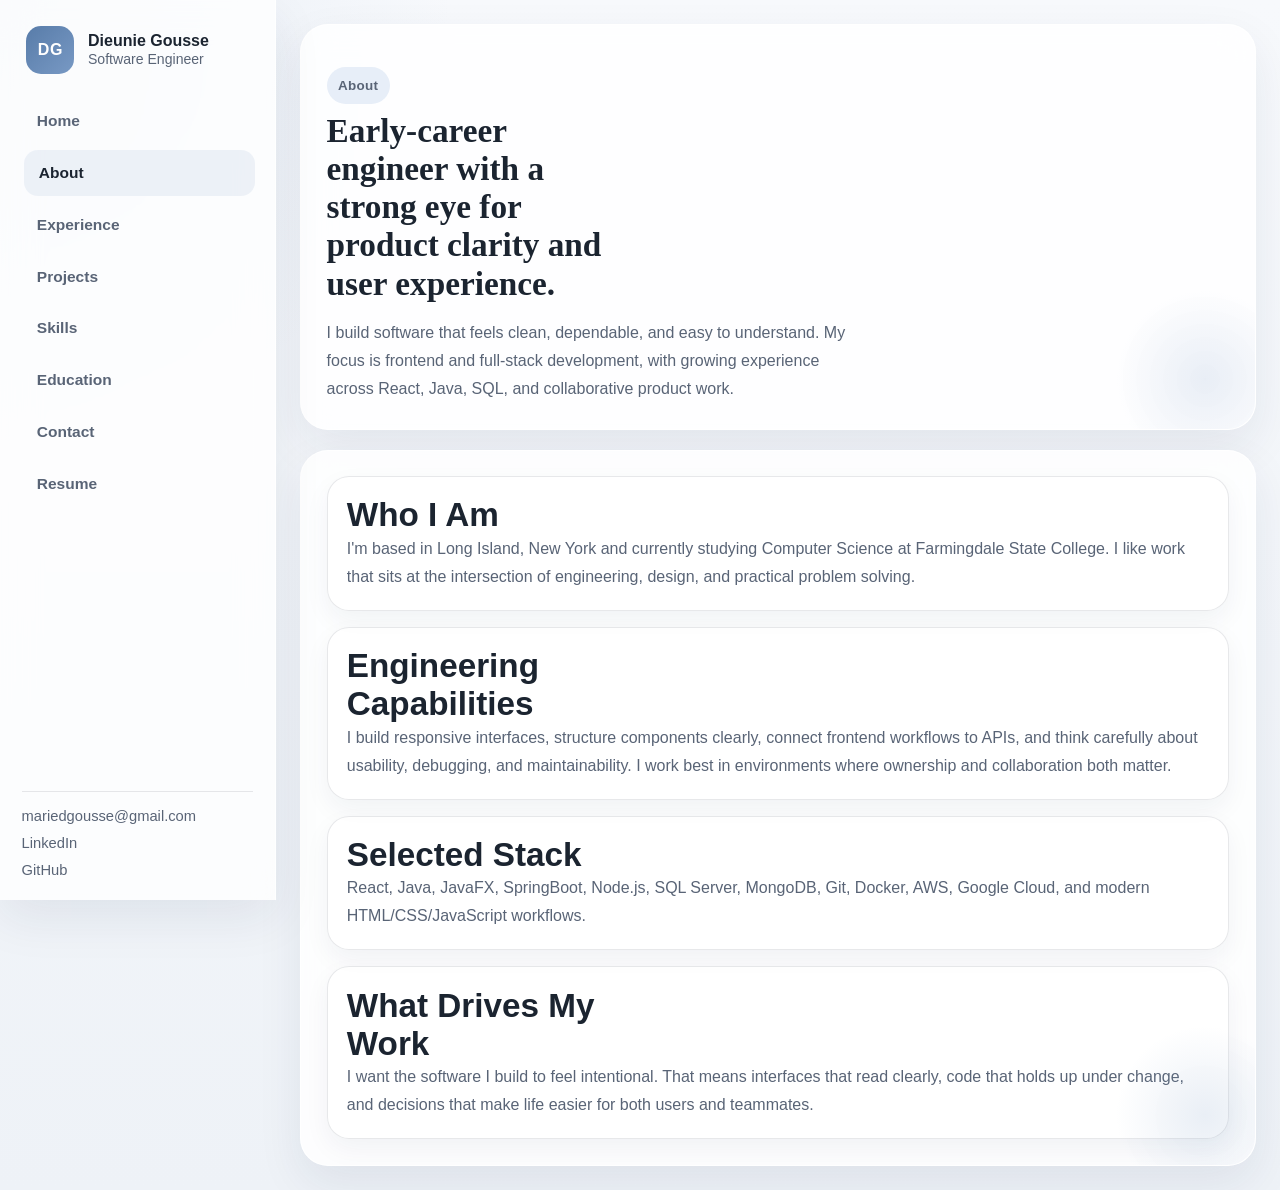
==== about.html @ 5939eab1 "Redesign portfolio into multi-page site" ====
<!DOCTYPE html>
<html lang="en">
<head>
  <meta charset="UTF-8" />
  <meta name="viewport" content="width=device-width, initial-scale=1.0" />
  <title>About | Dieunie Gousse</title>
  <meta name="description" content="About Dieunie Gousse, an early-career software engineer based in Long Island, NY." />
  <link rel="stylesheet" href="style.css" />
  <link rel="icon" href="assets/img/favicon.ico" type="image/x-icon" />
</head>
<body data-page="about">
  <div class="site-shell">
    <aside class="sidebar">
      <a class="sidebar__brand" href="index.html">
        <span class="sidebar__monogram">DG</span>
        <span>
          <strong>Dieunie Gousse</strong>
          <small>Software Engineer</small>
        </span>
      </a>
      <button class="nav-toggle" id="nav-toggle" type="button" aria-expanded="false" aria-controls="site-nav" aria-label="Toggle navigation">
        <span></span>
        <span></span>
        <span></span>
      </button>
      <nav class="site-nav" id="site-nav" aria-label="Primary">
        <a href="index.html" data-nav="home">Home</a>
        <a href="about.html" data-nav="about">About</a>
        <a href="experience.html" data-nav="experience">Experience</a>
        <a href="projects.html" data-nav="projects">Projects</a>
        <a href="skills.html" data-nav="skills">Skills</a>
        <a href="education.html" data-nav="education">Education</a>
        <a href="contact.html" data-nav="contact">Contact</a>
        <a href="assets/resume/Dieunie_Gousse_Resume.pdf" data-nav="resume" data-resume-link>Resume</a>
      </nav>
      <div class="sidebar__footer">
        <a href="mailto:mariedgousse@gmail.com">mariedgousse@gmail.com</a>
        <a href="https://www.linkedin.com/in/dieunie-gousse" target="_blank" rel="noopener noreferrer">LinkedIn</a>
        <a href="https://github.com/DieunieG" target="_blank" rel="noopener noreferrer">GitHub</a>
      </div>
    </aside>

    <main class="page">
      <section class="page-hero reveal">
        <p class="section-label">About</p>
        <h1>Early-career engineer with a strong eye for product clarity and user experience.</h1>
        <p>
          I build software that feels clean, dependable, and easy to understand. My focus is frontend and full-stack development, with growing experience across React, Java, SQL, and collaborative product work.
        </p>
      </section>

      <section class="panel reveal">
        <div class="content-stack">
          <article class="detail-block">
            <h2>Who I Am</h2>
            <p>
              I&apos;m based in Long Island, New York and currently studying Computer Science at Farmingdale State College. I like work that sits at the intersection of engineering, design, and practical problem solving.
            </p>
          </article>
          <article class="detail-block">
            <h2>Engineering Capabilities</h2>
            <p>
              I build responsive interfaces, structure components clearly, connect frontend workflows to APIs, and think carefully about usability, debugging, and maintainability. I work best in environments where ownership and collaboration both matter.
            </p>
          </article>
          <article class="detail-block">
            <h2>Selected Stack</h2>
            <p>
              React, Java, JavaFX, SpringBoot, Node.js, SQL Server, MongoDB, Git, Docker, AWS, Google Cloud, and modern HTML/CSS/JavaScript workflows.
            </p>
          </article>
          <article class="detail-block">
            <h2>What Drives My Work</h2>
            <p>
              I want the software I build to feel intentional. That means interfaces that read clearly, code that holds up under change, and decisions that make life easier for both users and teammates.
            </p>
          </article>
        </div>
      </section>
    </main>
  </div>

  <script src="script.js"></script>
</body>
</html>
---- style.css ----
:root {
  --bg: #f4f6f9;
  --bg-soft: #eef2f7;
  --surface: rgba(255, 255, 255, 0.84);
  --surface-strong: #ffffff;
  --text: #1b2430;
  --muted: #596476;
  --line: rgba(27, 36, 48, 0.1);
  --accent: #7899c4;
  --accent-strong: #587ca9;
  --accent-soft: #e7eef8;
  --shadow: 0 18px 46px rgba(24, 39, 75, 0.08);
  --radius-xl: 28px;
  --radius-lg: 22px;
  --radius-md: 16px;
  --radius-sm: 12px;
  --sidebar-width: 276px;
  --content-width: 1180px;
}

* {
  box-sizing: border-box;
  margin: 0;
  padding: 0;
}

html {
  scroll-behavior: smooth;
}

body {
  min-height: 100vh;
  color: var(--text);
  background:
    radial-gradient(circle at top left, rgba(120, 153, 196, 0.12), transparent 26%),
    linear-gradient(180deg, #f7f9fc 0%, #eef2f7 100%);
  font-family: "Segoe UI", Tahoma, Geneva, Verdana, sans-serif;
}

img {
  display: block;
  max-width: 100%;
}

a {
  color: inherit;
  text-decoration: none;
}

button,
input,
textarea,
select {
  font: inherit;
}

.intro-overlay {
  position: fixed;
  inset: 0;
  z-index: 1200;
  display: grid;
  place-items: center;
  padding: 1.5rem;
  background: rgba(244, 246, 249, 0.96);
  backdrop-filter: blur(14px);
  opacity: 0;
  visibility: hidden;
  transition: opacity 0.5s ease, visibility 0.5s ease;
}

.intro-overlay.is-visible {
  opacity: 1;
  visibility: visible;
}

.intro-overlay.is-hidden {
  opacity: 0;
  visibility: hidden;
}

.intro-overlay__card {
  max-width: 660px;
  text-align: center;
}

.intro-overlay__eyebrow {
  margin-bottom: 0.8rem;
  color: var(--accent-strong);
  font-size: 0.92rem;
  font-weight: 700;
  letter-spacing: 0.08em;
  text-transform: uppercase;
}

.intro-overlay h1 {
  font-family: Georgia, "Times New Roman", serif;
  font-size: clamp(2.4rem, 5vw, 4.8rem);
  line-height: 1.05;
}

.intro-overlay p:last-child {
  margin-top: 0.9rem;
  color: var(--muted);
  font-size: 1.05rem;
  line-height: 1.75;
}

.site-shell {
  display: flex;
  min-height: 100vh;
}

.sidebar {
  position: fixed;
  inset: 0 auto 0 0;
  width: var(--sidebar-width);
  padding: 1.35rem;
  display: flex;
  flex-direction: column;
  gap: 1.2rem;
  background: rgba(255, 255, 255, 0.78);
  backdrop-filter: blur(18px);
  border-right: 1px solid rgba(255, 255, 255, 0.7);
  box-shadow: var(--shadow);
  z-index: 900;
}

.sidebar__brand {
  display: flex;
  align-items: center;
  gap: 0.85rem;
  padding: 0.3rem;
}

.sidebar__brand strong {
  display: block;
  font-size: 1rem;
}

.sidebar__brand small {
  color: var(--muted);
  font-size: 0.88rem;
}

.sidebar__monogram {
  width: 48px;
  height: 48px;
  display: grid;
  place-items: center;
  border-radius: 15px;
  background: linear-gradient(135deg, var(--accent-strong), var(--accent));
  color: #fff;
  font-weight: 700;
  letter-spacing: 0.04em;
}

.nav-toggle {
  display: none;
  width: 48px;
  height: 48px;
  border: 0;
  border-radius: 14px;
  background: var(--surface-strong);
  box-shadow: 0 10px 20px rgba(24, 39, 75, 0.08);
  align-items: center;
  justify-content: center;
  flex-direction: column;
  gap: 5px;
  cursor: pointer;
}

.nav-toggle span {
  width: 18px;
  height: 2px;
  background: var(--text);
  border-radius: 999px;
}

.site-nav {
  display: flex;
  flex-direction: column;
  gap: 0.35rem;
}

.site-nav a {
  padding: 0.88rem 0.95rem;
  color: var(--muted);
  border-radius: 14px;
  font-size: 0.97rem;
  font-weight: 600;
  transition: background-color 0.22s ease, color 0.22s ease, transform 0.22s ease;
}

.site-nav a:hover,
.site-nav a:focus-visible,
.site-nav a.is-active {
  color: var(--text);
  background: rgba(120, 153, 196, 0.12);
  transform: translateX(2px);
}

.sidebar__footer {
  margin-top: auto;
  display: grid;
  gap: 0.7rem;
  padding-top: 1rem;
  border-top: 1px solid var(--line);
}

.sidebar__footer a {
  color: var(--muted);
  font-size: 0.92rem;
  overflow-wrap: anywhere;
}

.page {
  width: min(calc(100% - var(--sidebar-width)), var(--content-width));
  margin-left: var(--sidebar-width);
  padding: 1.5rem;
}

.page > * + * {
  margin-top: 1.25rem;
}

.hero,
.panel,
.page-hero {
  position: relative;
  overflow: hidden;
  border: 1px solid rgba(255, 255, 255, 0.9);
  border-radius: var(--radius-xl);
  background: var(--surface);
  backdrop-filter: blur(16px);
  box-shadow: var(--shadow);
}

.hero::after,
.panel::after,
.page-hero::after {
  content: "";
  position: absolute;
  inset: auto -40px -40px auto;
  width: 180px;
  height: 180px;
  border-radius: 50%;
  background: radial-gradient(circle, rgba(120, 153, 196, 0.16), transparent 70%);
  pointer-events: none;
}

.hero {
  display: grid;
  grid-template-columns: minmax(0, 1.45fr) minmax(300px, 0.92fr);
  gap: 1.2rem;
  padding: 1.4rem;
}

.hero__copy,
.hero__aside {
  padding: 1.2rem;
}

.eyebrow,
.section-label,
.project-tag {
  display: inline-flex;
  align-items: center;
  padding: 0.45rem 0.72rem;
  border-radius: 999px;
  background: var(--accent-soft);
  color: var(--accent-strong);
  font-size: 0.84rem;
  font-weight: 700;
  letter-spacing: 0.02em;
}

.hero__intro {
  margin-top: 1.1rem;
  color: var(--muted);
  font-size: 0.95rem;
}

.hero h1,
.page-hero h1 {
  margin-top: 0.45rem;
  font-family: Georgia, "Times New Roman", serif;
  font-size: clamp(2.5rem, 4vw, 4.6rem);
  line-height: 1.04;
}

.hero h2 {
  margin-top: 0.85rem;
  max-width: 14ch;
  font-size: clamp(1.65rem, 2.4vw, 2.55rem);
  line-height: 1.12;
}

.hero__summary,
.page-hero p,
.panel p,
.panel li,
.detail-block p,
.education-card p,
.experience-card li,
.project-bullets li,
.contact-item span,
.timeline__item p {
  color: var(--muted);
  line-height: 1.75;
}

.hero__summary {
  margin-top: 1rem;
  max-width: 60ch;
  font-size: 1.03rem;
}

.hero__actions {
  display: flex;
  flex-wrap: wrap;
  gap: 0.8rem;
  margin-top: 1.5rem;
}

.btn {
  display: inline-flex;
  align-items: center;
  justify-content: center;
  min-height: 48px;
  padding: 0.9rem 1.2rem;
  border-radius: 999px;
  border: 1px solid transparent;
  font-weight: 700;
  transition: transform 0.22s ease, background-color 0.22s ease, border-color 0.22s ease;
}

.btn:hover,
.btn:focus-visible {
  transform: translateY(-2px);
}

.btn--primary {
  background: linear-gradient(135deg, var(--accent-strong), var(--accent));
  color: #fff;
}

.btn--secondary {
  background: var(--surface-strong);
  border-color: var(--line);
}

.btn--ghost {
  background: transparent;
  border-color: rgba(120, 153, 196, 0.28);
}

.portrait-card,
.summary-card,
.info-card,
.fit-card,
.project-preview__featured,
.project-preview__card,
.timeline__item,
.experience-card,
.project-detail,
.skill-group,
.education-card,
.contact-column,
.detail-block {
  border: 1px solid var(--line);
  border-radius: var(--radius-lg);
  background: rgba(255, 255, 255, 0.82);
  box-shadow: 0 10px 26px rgba(24, 39, 75, 0.05);
}

.portrait-card {
  overflow: hidden;
}

.portrait-card__image {
  width: 100%;
  aspect-ratio: 1 / 1.08;
  object-fit: cover;
}

.portrait-card__details {
  display: grid;
  gap: 0.45rem;
  padding: 1rem 1.1rem 1.15rem;
  color: var(--muted);
}

.summary-card {
  margin-top: 1rem;
  padding: 1.1rem;
}

.summary-card__list {
  list-style: none;
  display: grid;
  gap: 0.85rem;
  margin-top: 0.8rem;
}

.summary-card__list li {
  position: relative;
  padding-left: 1rem;
  color: var(--muted);
  line-height: 1.65;
}

.summary-card__list li::before {
  content: "";
  position: absolute;
  left: 0;
  top: 0.72rem;
  width: 6px;
  height: 6px;
  border-radius: 50%;
  background: var(--accent-strong);
}

.panel,
.page-hero {
  padding: 1.6rem;
}

.section-heading {
  display: flex;
  align-items: end;
  justify-content: space-between;
  gap: 1rem;
  margin-bottom: 1.15rem;
}

.section-heading h2,
.page-hero h1,
.detail-block h2,
.skill-group h2,
.education-card h2,
.contact-column h2 {
  max-width: 18ch;
  font-size: clamp(1.75rem, 2.6vw, 2.8rem);
  line-height: 1.15;
}

.text-link {
  color: var(--accent-strong);
  font-weight: 700;
}

.grid {
  display: grid;
  gap: 1rem;
}

.grid--three {
  grid-template-columns: repeat(3, minmax(0, 1fr));
}

.info-card,
.fit-card,
.detail-block,
.skill-group,
.education-card,
.contact-column {
  padding: 1.2rem;
}

.info-card h3,
.fit-card h3,
.project-preview__featured h3,
.project-preview__card h3,
.timeline__item h3,
.experience-card h2,
.project-detail h2 {
  font-size: 1.2rem;
  line-height: 1.3;
}

.project-preview {
  display: grid;
  grid-template-columns: 1.2fr 1fr 1fr;
  gap: 1rem;
}

.project-preview__featured,
.project-preview__card,
.timeline__item {
  padding: 1.2rem;
}

.project-preview__featured {
  background:
    linear-gradient(135deg, rgba(120, 153, 196, 0.11), rgba(255, 255, 255, 0.92)),
    rgba(255, 255, 255, 0.82);
}

.project-preview__featured p:last-child,
.project-preview__card p:last-child {
  margin-top: 0.7rem;
}

.pill-list {
  list-style: none;
  display: flex;
  flex-wrap: wrap;
  gap: 0.6rem;
  margin-top: 1rem;
}

.pill-list li {
  padding: 0.48rem 0.72rem;
  border-radius: 999px;
  background: var(--accent-soft);
  color: var(--accent-strong);
  font-size: 0.9rem;
  font-weight: 700;
}

.timeline {
  display: grid;
  gap: 1rem;
}

.timeline__top,
.experience-card__header,
.project-detail__top {
  display: flex;
  align-items: start;
  justify-content: space-between;
  gap: 1rem;
}

.timeline__top p,
.experience-card__header p,
.project-detail__top p,
.education-card__meta {
  margin-top: 0.3rem;
}

.timeline__top span,
.experience-card__header span,
.project-detail__top span {
  color: var(--muted);
  font-size: 0.92rem;
  white-space: nowrap;
}

.page-hero p {
  margin-top: 1rem;
  max-width: 60ch;
}

.content-stack,
.experience-list,
.projects-list,
.skills-groups,
.education-list {
  display: grid;
  gap: 1rem;
}

.experience-card,
.project-detail {
  padding: 1.3rem;
}

.experience-card ul,
.project-bullets {
  padding-left: 1.15rem;
  display: grid;
  gap: 0.65rem;
  margin-top: 1rem;
}

.project-detail--featured {
  background:
    linear-gradient(135deg, rgba(120, 153, 196, 0.11), rgba(255, 255, 255, 0.94)),
    rgba(255, 255, 255, 0.82);
}

.project-links {
  margin-top: 1rem;
}

.project-links a {
  display: inline-flex;
  align-items: center;
  justify-content: center;
  min-height: 42px;
  padding: 0.75rem 1rem;
  border-radius: 999px;
  background: var(--surface-strong);
  border: 1px solid var(--line);
  font-weight: 700;
}

.skills-groups {
  grid-template-columns: repeat(2, minmax(0, 1fr));
}

.contact-layout {
  display: grid;
  grid-template-columns: repeat(2, minmax(0, 1fr));
  gap: 1rem;
}

.contact-column {
  display: grid;
  gap: 0.8rem;
}

.contact-item {
  display: grid;
  gap: 0.2rem;
  padding: 0.9rem 0;
  border-bottom: 1px solid var(--line);
}

.contact-item:last-of-type {
  border-bottom: 0;
}

.contact-item strong {
  font-size: 0.97rem;
}

.resume-frame {
  min-height: 76vh;
  border-radius: var(--radius-lg);
  overflow: hidden;
  border: 1px solid var(--line);
  background: var(--surface-strong);
  display: grid;
  place-items: center;
  padding: 1.5rem;
}

.resume-frame__content {
  max-width: 520px;
  text-align: center;
}

.resume-frame__content p {
  margin-bottom: 1rem;
}

.resume-modal {
  width: min(1120px, calc(100vw - 2rem));
  height: min(90vh, 900px);
  padding: 0;
  border: 0;
  border-radius: 24px;
  background: transparent;
}

.resume-modal::backdrop {
  background: rgba(20, 28, 40, 0.58);
  backdrop-filter: blur(6px);
}

.resume-modal__shell {
  height: 100%;
  display: grid;
  grid-template-rows: auto 1fr auto;
  background: #f8fafc;
  border: 1px solid rgba(255, 255, 255, 0.85);
  border-radius: 24px;
  overflow: hidden;
  box-shadow: 0 24px 60px rgba(15, 23, 42, 0.24);
}

.resume-modal__header,
.resume-modal__footer {
  display: flex;
  align-items: center;
  justify-content: space-between;
  gap: 1rem;
  padding: 1rem 1.2rem;
  background: rgba(255, 255, 255, 0.92);
  border-bottom: 1px solid var(--line);
}

.resume-modal__footer {
  border-bottom: 0;
  border-top: 1px solid var(--line);
}

.resume-modal__header h2 {
  margin-top: 0.5rem;
  font-size: 1.2rem;
}

.resume-modal__close {
  border: 1px solid var(--line);
  background: #fff;
  color: var(--text);
  border-radius: 999px;
  padding: 0.7rem 1rem;
  cursor: pointer;
  font-weight: 700;
}

.resume-modal__body {
  background: #eef3f8;
  min-height: 0;
  display: grid;
  place-items: center;
  padding: 1.5rem;
}

.resume-modal__message {
  width: 100%;
  display: grid;
  place-items: center;
}

.resume-modal__preview-card {
  max-width: 520px;
  text-align: center;
  padding: 1.5rem;
  border-radius: 22px;
  background: rgba(255, 255, 255, 0.92);
  border: 1px solid var(--line);
  box-shadow: 0 12px 28px rgba(24, 39, 75, 0.08);
}

.resume-modal__preview-card h3 {
  margin-top: 0.8rem;
  font-size: 1.4rem;
}

.resume-modal__preview-card p:last-child {
  margin-top: 0.8rem;
}

.reveal {
  opacity: 0;
  transform: translateY(24px);
  transition: opacity 0.7s ease, transform 0.7s ease;
}

.reveal.is-visible {
  opacity: 1;
  transform: translateY(0);
}

@media (max-width: 1100px) {
  .hero,
  .project-preview,
  .skills-groups,
  .contact-layout,
  .grid--three {
    grid-template-columns: repeat(2, minmax(0, 1fr));
  }

  .project-preview__featured {
    grid-column: span 2;
  }
}

@media (max-width: 920px) {
  .site-shell {
    flex-direction: column;
  }

  .sidebar {
    position: sticky;
    inset: 0 0 auto 0;
    width: 100%;
    padding: 1rem;
    border-right: 0;
    border-bottom: 1px solid rgba(255, 255, 255, 0.7);
  }

  .nav-toggle {
    display: inline-flex;
    margin-left: auto;
  }

  .sidebar__brand {
    max-width: calc(100% - 64px);
  }

  .site-nav {
    display: none;
    margin-top: 0.35rem;
  }

  .site-nav.is-open {
    display: flex;
  }

  .sidebar__footer {
    display: none;
  }

  .page {
    width: 100%;
    margin-left: 0;
    padding: 1rem;
  }
}

@media (max-width: 680px) {
  .hero,
  .project-preview,
  .skills-groups,
  .contact-layout,
  .grid--three {
    grid-template-columns: 1fr;
  }

  .project-preview__featured {
    grid-column: auto;
  }

  .hero,
  .panel,
  .page-hero {
    border-radius: 22px;
  }

  .hero,
  .panel,
  .page-hero,
  .hero__copy,
  .hero__aside {
    padding: 1rem;
  }

  .hero h2,
  .section-heading h2,
  .page-hero h1,
  .detail-block h2,
  .skill-group h2,
  .education-card h2,
  .contact-column h2 {
    max-width: none;
  }

  .timeline__top,
  .experience-card__header,
  .project-detail__top,
  .section-heading {
    flex-direction: column;
    align-items: start;
  }

  .timeline__top span,
  .experience-card__header span,
  .project-detail__top span {
    white-space: normal;
  }

  .hero__actions {
    flex-direction: column;
  }

  .btn {
    width: 100%;
  }

  .intro-overlay__card {
    max-width: 100%;
  }

  .resume-modal {
    width: calc(100vw - 1rem);
    height: calc(100vh - 1rem);
  }

  .resume-modal__header,
  .resume-modal__footer {
    padding: 0.9rem;
  }

  .resume-modal__footer {
    flex-direction: column;
    align-items: stretch;
  }
}

@media (prefers-reduced-motion: reduce) {
  html {
    scroll-behavior: auto;
  }

  * {
    animation: none !important;
    transition: none !important;
  }

  .reveal {
    opacity: 1;
    transform: none;
  }
}
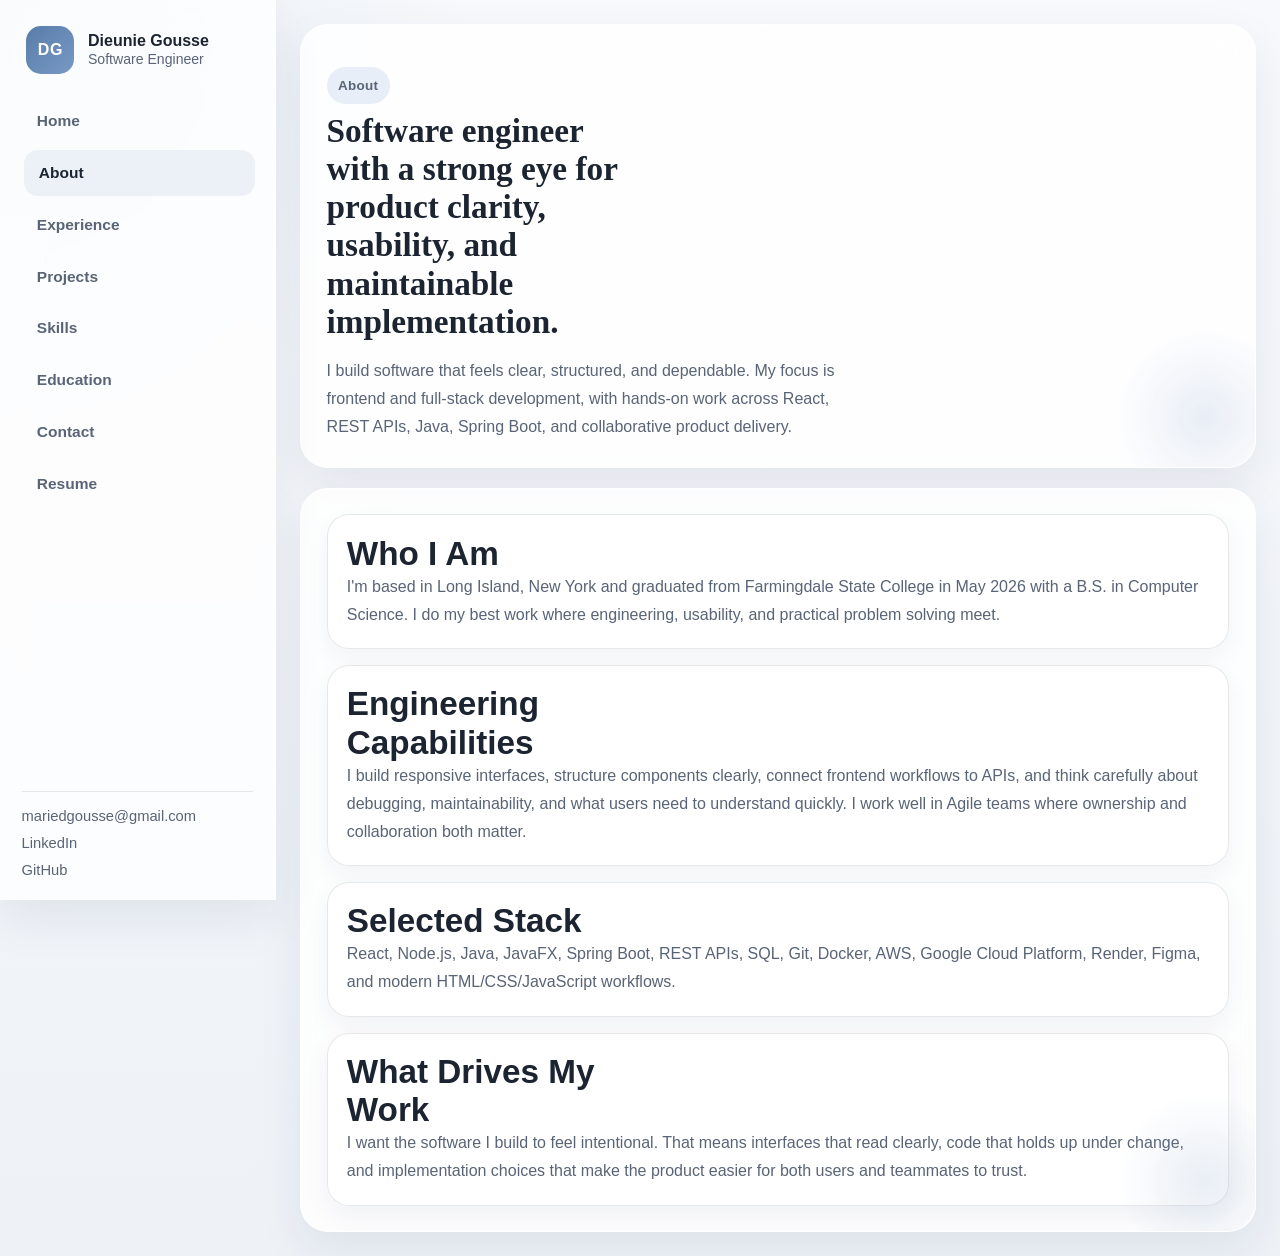
==== commit 5010d20f: "Refresh portfolio with updated resume content" ====
--- a/about.html
+++ b/about.html
@@ -4,7 +4,7 @@
   <meta charset="UTF-8" />
   <meta name="viewport" content="width=device-width, initial-scale=1.0" />
   <title>About | Dieunie Gousse</title>
-  <meta name="description" content="About Dieunie Gousse, an early-career software engineer based in Long Island, NY." />
+  <meta name="description" content="About Dieunie Gousse, a software engineer based in Long Island, NY." />
   <link rel="stylesheet" href="style.css" />
   <link rel="icon" href="assets/img/favicon.ico" type="image/x-icon" />
 </head>
@@ -31,11 +31,11 @@
         <a href="skills.html" data-nav="skills">Skills</a>
         <a href="education.html" data-nav="education">Education</a>
         <a href="contact.html" data-nav="contact">Contact</a>
-        <a href="assets/resume/Dieunie_Gousse_Resume.pdf" data-nav="resume" data-resume-link>Resume</a>
+        <a href="resume.html" data-nav="resume">Resume</a>
       </nav>
       <div class="sidebar__footer">
         <a href="mailto:mariedgousse@gmail.com">mariedgousse@gmail.com</a>
-        <a href="https://www.linkedin.com/in/dieunie-gousse" target="_blank" rel="noopener noreferrer">LinkedIn</a>
+        <a href="https://www.linkedin.com/in/dieunie-gousse-7a717422b" target="_blank" rel="noopener noreferrer">LinkedIn</a>
         <a href="https://github.com/DieunieG" target="_blank" rel="noopener noreferrer">GitHub</a>
       </div>
     </aside>
@@ -43,9 +43,9 @@
     <main class="page">
       <section class="page-hero reveal">
         <p class="section-label">About</p>
-        <h1>Early-career engineer with a strong eye for product clarity and user experience.</h1>
+        <h1>Software engineer with a strong eye for product clarity, usability, and maintainable implementation.</h1>
         <p>
-          I build software that feels clean, dependable, and easy to understand. My focus is frontend and full-stack development, with growing experience across React, Java, SQL, and collaborative product work.
+          I build software that feels clear, structured, and dependable. My focus is frontend and full-stack development, with hands-on work across React, REST APIs, Java, Spring Boot, and collaborative product delivery.
         </p>
       </section>
 
@@ -54,25 +54,25 @@
           <article class="detail-block">
             <h2>Who I Am</h2>
             <p>
-              I&apos;m based in Long Island, New York and currently studying Computer Science at Farmingdale State College. I like work that sits at the intersection of engineering, design, and practical problem solving.
+              I&apos;m based in Long Island, New York and graduated from Farmingdale State College in May 2026 with a B.S. in Computer Science. I do my best work where engineering, usability, and practical problem solving meet.
             </p>
           </article>
           <article class="detail-block">
             <h2>Engineering Capabilities</h2>
             <p>
-              I build responsive interfaces, structure components clearly, connect frontend workflows to APIs, and think carefully about usability, debugging, and maintainability. I work best in environments where ownership and collaboration both matter.
+              I build responsive interfaces, structure components clearly, connect frontend workflows to APIs, and think carefully about debugging, maintainability, and what users need to understand quickly. I work well in Agile teams where ownership and collaboration both matter.
             </p>
           </article>
           <article class="detail-block">
             <h2>Selected Stack</h2>
             <p>
-              React, Java, JavaFX, SpringBoot, Node.js, SQL Server, MongoDB, Git, Docker, AWS, Google Cloud, and modern HTML/CSS/JavaScript workflows.
+              React, Node.js, Java, JavaFX, Spring Boot, REST APIs, SQL, Git, Docker, AWS, Google Cloud Platform, Render, Figma, and modern HTML/CSS/JavaScript workflows.
             </p>
           </article>
           <article class="detail-block">
             <h2>What Drives My Work</h2>
             <p>
-              I want the software I build to feel intentional. That means interfaces that read clearly, code that holds up under change, and decisions that make life easier for both users and teammates.
+              I want the software I build to feel intentional. That means interfaces that read clearly, code that holds up under change, and implementation choices that make the product easier for both users and teammates to trust.
             </p>
           </article>
         </div>
--- a/style.css
+++ b/style.css
@@ -626,113 +626,17 @@
   font-size: 0.97rem;
 }
 
-.resume-frame {
-  min-height: 76vh;
+.resume-embed {
   border-radius: var(--radius-lg);
   overflow: hidden;
   border: 1px solid var(--line);
   background: var(--surface-strong);
-  display: grid;
-  place-items: center;
-  padding: 1.5rem;
-}
-
-.resume-frame__content {
-  max-width: 520px;
-  text-align: center;
-}
-
-.resume-frame__content p {
-  margin-bottom: 1rem;
-}
-
-.resume-modal {
-  width: min(1120px, calc(100vw - 2rem));
-  height: min(90vh, 900px);
-  padding: 0;
-  border: 0;
-  border-radius: 24px;
-  background: transparent;
-}
-
-.resume-modal::backdrop {
-  background: rgba(20, 28, 40, 0.58);
-  backdrop-filter: blur(6px);
-}
-
-.resume-modal__shell {
-  height: 100%;
-  display: grid;
-  grid-template-rows: auto 1fr auto;
-  background: #f8fafc;
-  border: 1px solid rgba(255, 255, 255, 0.85);
-  border-radius: 24px;
-  overflow: hidden;
-  box-shadow: 0 24px 60px rgba(15, 23, 42, 0.24);
-}
-
-.resume-modal__header,
-.resume-modal__footer {
-  display: flex;
-  align-items: center;
-  justify-content: space-between;
-  gap: 1rem;
-  padding: 1rem 1.2rem;
-  background: rgba(255, 255, 255, 0.92);
-  border-bottom: 1px solid var(--line);
-}
-
-.resume-modal__footer {
-  border-bottom: 0;
-  border-top: 1px solid var(--line);
-}
-
-.resume-modal__header h2 {
-  margin-top: 0.5rem;
-  font-size: 1.2rem;
-}
-
-.resume-modal__close {
-  border: 1px solid var(--line);
-  background: #fff;
-  color: var(--text);
-  border-radius: 999px;
-  padding: 0.7rem 1rem;
-  cursor: pointer;
-  font-weight: 700;
-}
-
-.resume-modal__body {
-  background: #eef3f8;
-  min-height: 0;
-  display: grid;
-  place-items: center;
-  padding: 1.5rem;
-}
-
-.resume-modal__message {
+}
+
+.resume-embed__image {
+  display: block;
   width: 100%;
-  display: grid;
-  place-items: center;
-}
-
-.resume-modal__preview-card {
-  max-width: 520px;
-  text-align: center;
-  padding: 1.5rem;
-  border-radius: 22px;
-  background: rgba(255, 255, 255, 0.92);
-  border: 1px solid var(--line);
-  box-shadow: 0 12px 28px rgba(24, 39, 75, 0.08);
-}
-
-.resume-modal__preview-card h3 {
-  margin-top: 0.8rem;
-  font-size: 1.4rem;
-}
-
-.resume-modal__preview-card p:last-child {
-  margin-top: 0.8rem;
+  height: auto;
 }
 
 .reveal {
@@ -865,21 +769,6 @@
   .intro-overlay__card {
     max-width: 100%;
   }
-
-  .resume-modal {
-    width: calc(100vw - 1rem);
-    height: calc(100vh - 1rem);
-  }
-
-  .resume-modal__header,
-  .resume-modal__footer {
-    padding: 0.9rem;
-  }
-
-  .resume-modal__footer {
-    flex-direction: column;
-    align-items: stretch;
-  }
 }
 
 @media (prefers-reduced-motion: reduce) {
